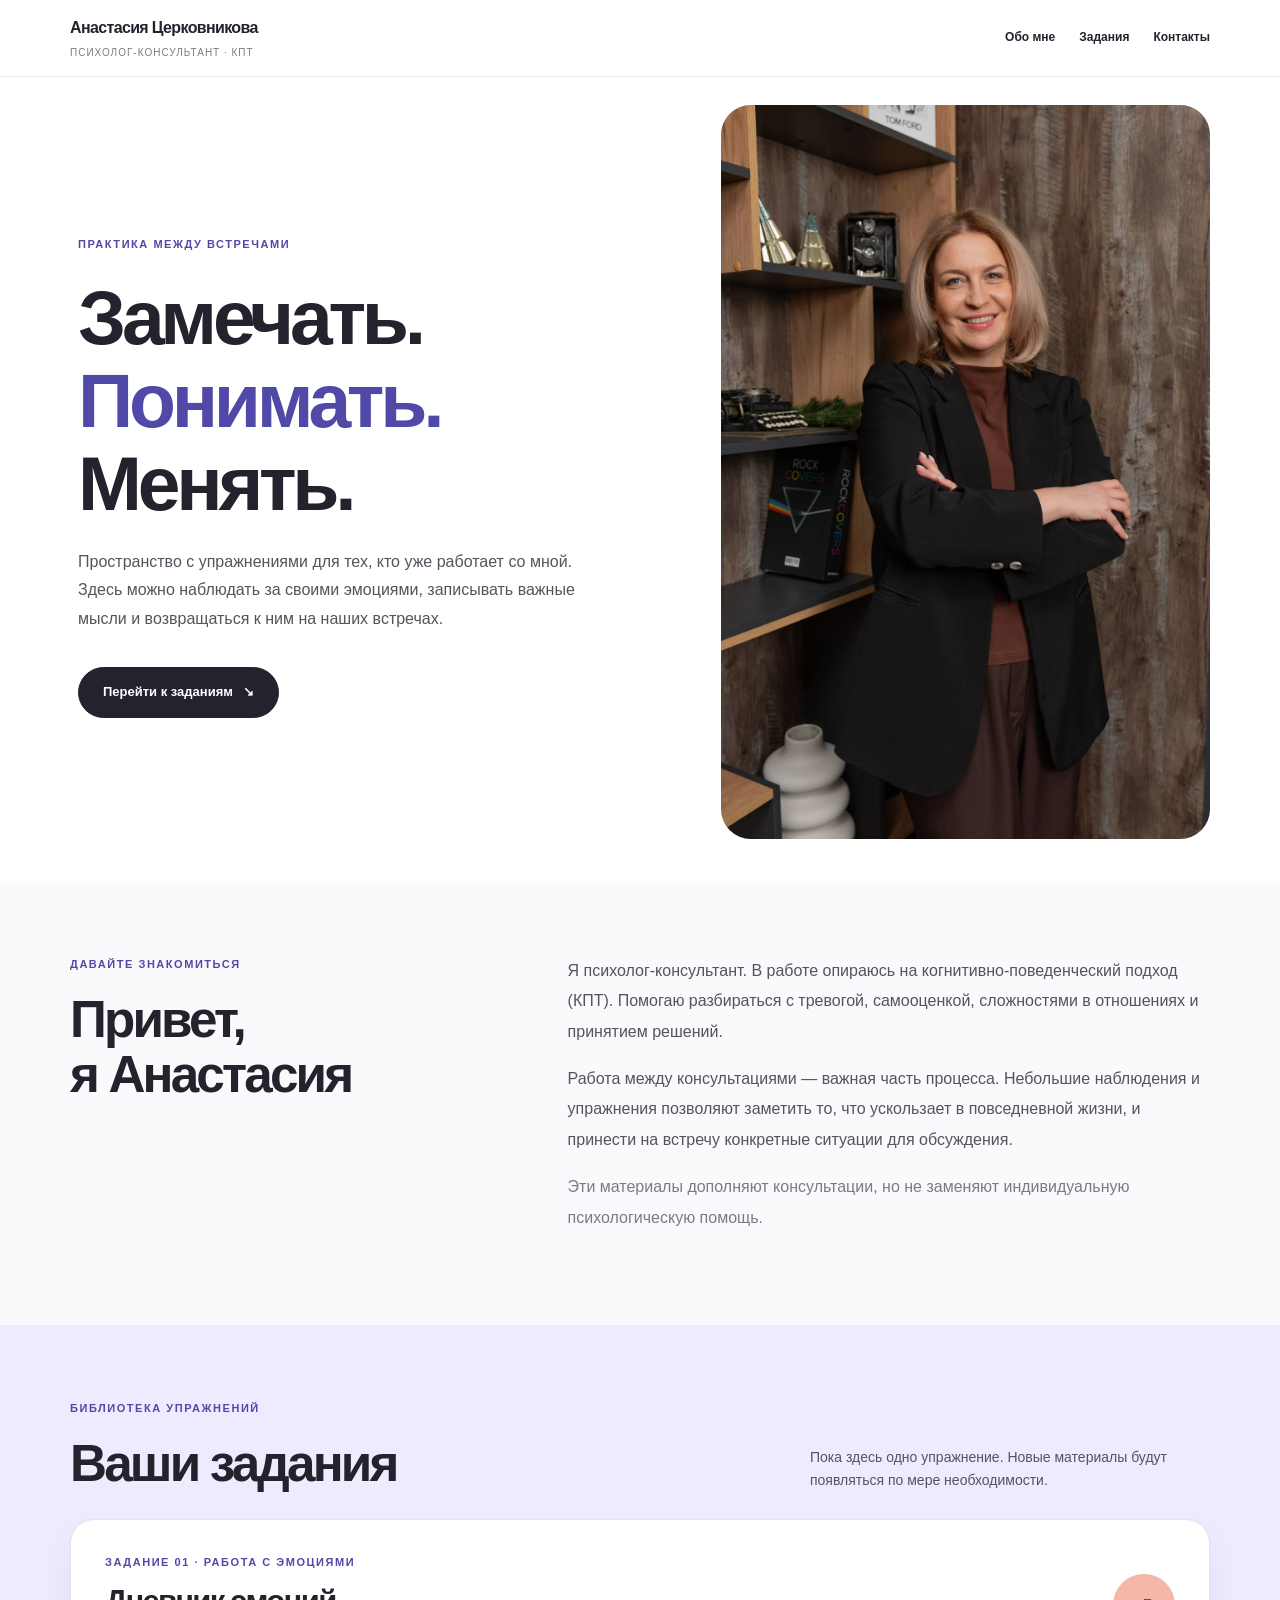
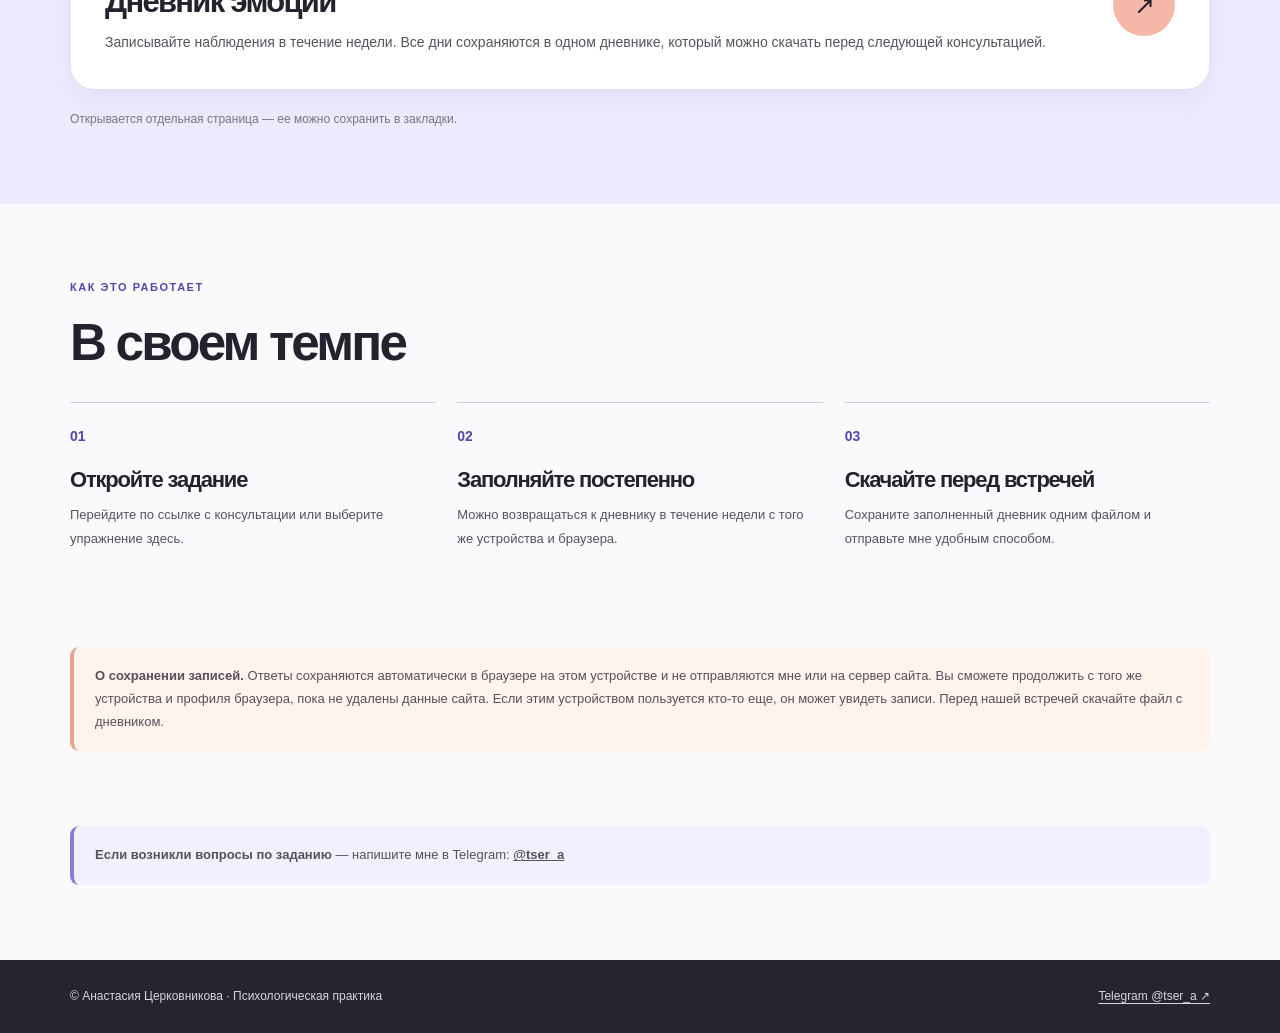
==== index.html @ 6b960d3f "Publish psychology practice landing page and seven-day emotion diary" ====
<!doctype html><html lang="ru"><head><meta charset="utf-8"><meta name="viewport" content="width=device-width,initial-scale=1"><title>Практика между встречами — Анастасия Церковникова</title><meta name="description" content="Задания для самостоятельной работы между психологическими консультациями."><link rel="stylesheet" href="assets/style.css"></head><body>
<header class="header"><div class="container nav"><a href="index.html" class="logo">Анастасия Церковникова<small>Психолог-консультант · КПТ</small></a><nav class="navlinks"><a href="#about">Обо мне</a><a href="#materials">Задания</a><a href="#contact">Контакты</a></nav></div></header>
<main>
<section class="hero"><div class="container hero-grid"><div class="hero-copy"><div class="label">Практика между встречами</div><h1>Замечать.<br><span class="accent">Понимать.</span><br>Менять.</h1><p>Пространство с упражнениями для тех, кто уже работает со мной. Здесь можно наблюдать за своими эмоциями, записывать важные мысли и возвращаться к ним на наших встречах.</p><a href="#materials" class="btn">Перейти к заданиям <span aria-hidden="true">↘</span></a></div><div class="portrait"><img src="[data-uri]" alt="Анастасия Церковникова"></div></div></section>
<section class="section" id="about"><div class="container introgrid"><div><div class="label eyebrow">Давайте знакомиться</div><h2>Привет,<br>я Анастасия</h2></div><div><p>Я психолог-консультант. В работе опираюсь на когнитивно-поведенческий подход (КПТ). Помогаю разбираться с тревогой, самооценкой, сложностями в отношениях и принятием решений.</p><p>Работа между консультациями — важная часть процесса. Небольшие наблюдения и упражнения позволяют заметить то, что ускользает в повседневной жизни, и принести на встречу конкретные ситуации для обсуждения.</p><p class="small">Эти материалы дополняют консультации, но не заменяют индивидуальную психологическую помощь.</p></div></div></section>
<section class="section materials" id="materials"><div class="container"><div class="materials-head"><div><div class="label eyebrow">Библиотека упражнений</div><h2>Ваши задания</h2></div><p>Пока здесь одно упражнение. Новые материалы будут появляться по мере необходимости.</p></div><article class="card"><div><div class="label">Задание 01 · Работа с эмоциями</div><h3>Дневник эмоций</h3><p>Записывайте наблюдения в течение недели. Все дни сохраняются в одном дневнике, который можно скачать перед следующей консультацией.</p></div><a class="circle" href="tasks/diary.html" aria-label="Открыть дневник эмоций">↗</a></article><p class="micro">Открывается отдельная страница — ее можно сохранить в закладки.</p></div></section>
<section class="section"><div class="container"><div class="label eyebrow">Как это работает</div><h2>В своем темпе</h2><div class="guide"><article><b>01</b><h3>Откройте задание</h3><p>Перейдите по ссылке с консультации или выберите упражнение здесь.</p></article><article><b>02</b><h3>Заполняйте постепенно</h3><p>Можно возвращаться к дневнику в течение недели с того же устройства и браузера.</p></article><article><b>03</b><h3>Скачайте перед встречей</h3><p>Сохраните заполненный дневник одним файлом и отправьте мне удобным способом.</p></article></div></div></section>
<section class="section" style="padding-top:0"><div class="container"><p class="notice"><strong>О сохранении записей.</strong> Ответы сохраняются автоматически в браузере на этом устройстве и не отправляются мне или на сервер сайта. Вы сможете продолжить с того же устройства и профиля браузера, пока не удалены данные сайта. Если этим устройством пользуется кто-то еще, он может увидеть записи. Перед нашей встречей скачайте файл с дневником.</p></div></section>
<section class="section" id="contact" style="padding-top:0"><div class="container"><p class="notice" style="background:#f2f0ff;border-left-color:#8d7bd3"><strong>Если возникли вопросы по заданию</strong> — напишите мне в Telegram: <a href="https://t.me/tser_a" target="_blank" rel="noopener" style="font-weight:700;text-decoration:underline">@tser_a</a></p></div></section>
</main>
<footer class="footer"><div class="container footer-row"><span>© Анастасия Церковникова · Психологическая практика</span><a href="https://t.me/tser_a" target="_blank" rel="noopener">Telegram @tser_a ↗</a></div></footer></body></html>
---- assets/style.css ----
:root{--ink:#24222c;--secondary:#55535d;--blue:#5149a7;--pink:#f5b7a8;--lav:#eeebff;--surface:#faf9fc;--line:#e6e2e8;--white:#fff;--radius:24px}
*{box-sizing:border-box}html{scroll-behavior:smooth}body{margin:0;background:var(--surface);color:var(--ink);font-family:Arial,Helvetica,sans-serif;line-height:1.6}a{color:inherit;text-decoration:none}button,input,textarea{font:inherit}button{cursor:pointer}button:focus-visible,a:focus-visible,input:focus-visible,textarea:focus-visible{outline:3px solid var(--blue);outline-offset:3px}.container{width:min(1140px,calc(100% - 40px));margin:auto}.header{border-bottom:1px solid #eeeaf0;background:#fff}.nav{min-height:76px;display:flex;align-items:center;justify-content:space-between;gap:16px}.logo{font-size:16px;font-weight:800;letter-spacing:-.04em}.logo small{display:block;font-size:10px;font-weight:500;letter-spacing:.1em;text-transform:uppercase;color:#7e7a87;margin-top:5px}.navlinks{display:flex;gap:24px;font-size:12px;font-weight:700}.navlinks a:hover{color:var(--blue)}.label{font-size:11px;font-weight:800;letter-spacing:.14em;text-transform:uppercase;color:var(--blue)}h1,h2,h3,p{margin:0}h1,h2,h3{line-height:1.08;letter-spacing:-.055em;font-weight:750}h1{font-size:clamp(46px,6vw,90px)}h2{font-size:clamp(30px,4vw,52px)}h3{font-size:clamp(22px,2.6vw,31px)}p{color:var(--secondary)}.hero{padding:28px 0 42px;background:white}.hero-grid{display:grid;grid-template-columns:1.12fr .88fr;gap:28px;min-height:525px}.hero-copy{padding:60px 20px 50px 8px;display:flex;flex-direction:column;align-items:flex-start;justify-content:center}.hero-copy h1{margin:22px 0 23px}.accent{color:var(--blue)}.hero-copy p{font-size:16px;max-width:510px;line-height:1.8}.portrait{border-radius:30px;background:#d4c8c5;overflow:hidden;min-height:460px}.portrait img{display:block;width:100%;height:100%;object-fit:cover;object-position:center 30%}.btn{background:var(--ink);color:#fff;border:1px solid var(--ink);border-radius:99px;padding:14px 24px;font-weight:750;font-size:13px;display:inline-flex;align-items:center;justify-content:center;gap:10px}.btn:hover{background:var(--blue);border-color:var(--blue)}.btn.ghost{background:white;color:var(--ink);border-color:#ccc5d3}.btn.ghost:hover{background:var(--lav)}.hero-copy .btn{margin-top:33px}.section{padding:75px 0}.introgrid{display:grid;grid-template-columns:.65fr 1fr;gap:80px;align-items:start}.introgrid p{max-width:680px;line-height:1.9;font-size:16px;margin-bottom:17px}.eyebrow{margin-bottom:18px}.materials{background:var(--lav)}.materials-head{display:flex;justify-content:space-between;align-items:end;gap:30px;margin-bottom:28px}.materials-head p{max-width:400px;font-size:14px}.card{display:flex;align-items:center;justify-content:space-between;gap:26px;padding:34px;background:white;border:1px solid #e4dff4;border-radius:var(--radius);box-shadow:0 14px 32px rgba(63,40,92,.06)}.card h3{margin:13px 0 12px}.card p{font-size:14px;line-height:1.8}.circle{width:62px;height:62px;display:grid;place-items:center;flex:none;background:var(--pink);border-radius:100%;font-size:25px;font-weight:500}.circle:hover{background:#eea38e}.micro{margin-top:20px;font-size:12px;color:#797681}.guide{display:grid;grid-template-columns:repeat(3,1fr);gap:22px;margin-top:32px}.guide article{border-top:1px solid #d3ccd8;padding:22px 0}.guide b{display:block;color:var(--blue);font-size:14px}.guide h3{font-size:22px;margin:20px 0 12px}.guide p{font-size:13px;line-height:1.8}.footer{background:#272432;color:#d8d6df;padding:27px 0;font-size:12px}.footer-row{display:flex;justify-content:space-between;gap:18px;flex-wrap:wrap}.footer a{text-decoration:underline;text-underline-offset:3px}.notice{padding:18px 21px;background:#fff4ed;border-left:4px solid #e3a38f;border-radius:9px;font-size:13px;line-height:1.75;color:#58505b}.notice a{color:inherit}.small{font-size:12px;color:#807985}
@media(max-width:900px){.hero-grid{grid-template-columns:1fr .8fr;min-height:480px}.hero-copy h1{font-size:56px}.introgrid{gap:30px}}
@media(max-width:650px){.container{width:calc(100% - 30px)}.navlinks{gap:12px;font-size:11px}.nav{min-height:67px}.logo{font-size:14px}.logo small{font-size:9px}.hero{padding:15px 0 30px}.hero-grid{display:flex;flex-direction:column-reverse;gap:20px}.portrait{height:350px;min-height:0;border-radius:20px}.hero-copy{padding:26px 5px 35px}.hero-copy h1{font-size:49px}.section{padding:46px 0}.introgrid{grid-template-columns:1fr;gap:24px}.materials-head{display:block}.materials-head p{margin-top:15px}.card{padding:23px;gap:12px}.card h3{font-size:25px}.card .circle{width:48px;height:48px;font-size:22px}.guide{grid-template-columns:1fr;gap:8px}.guide article{padding:15px 0}}
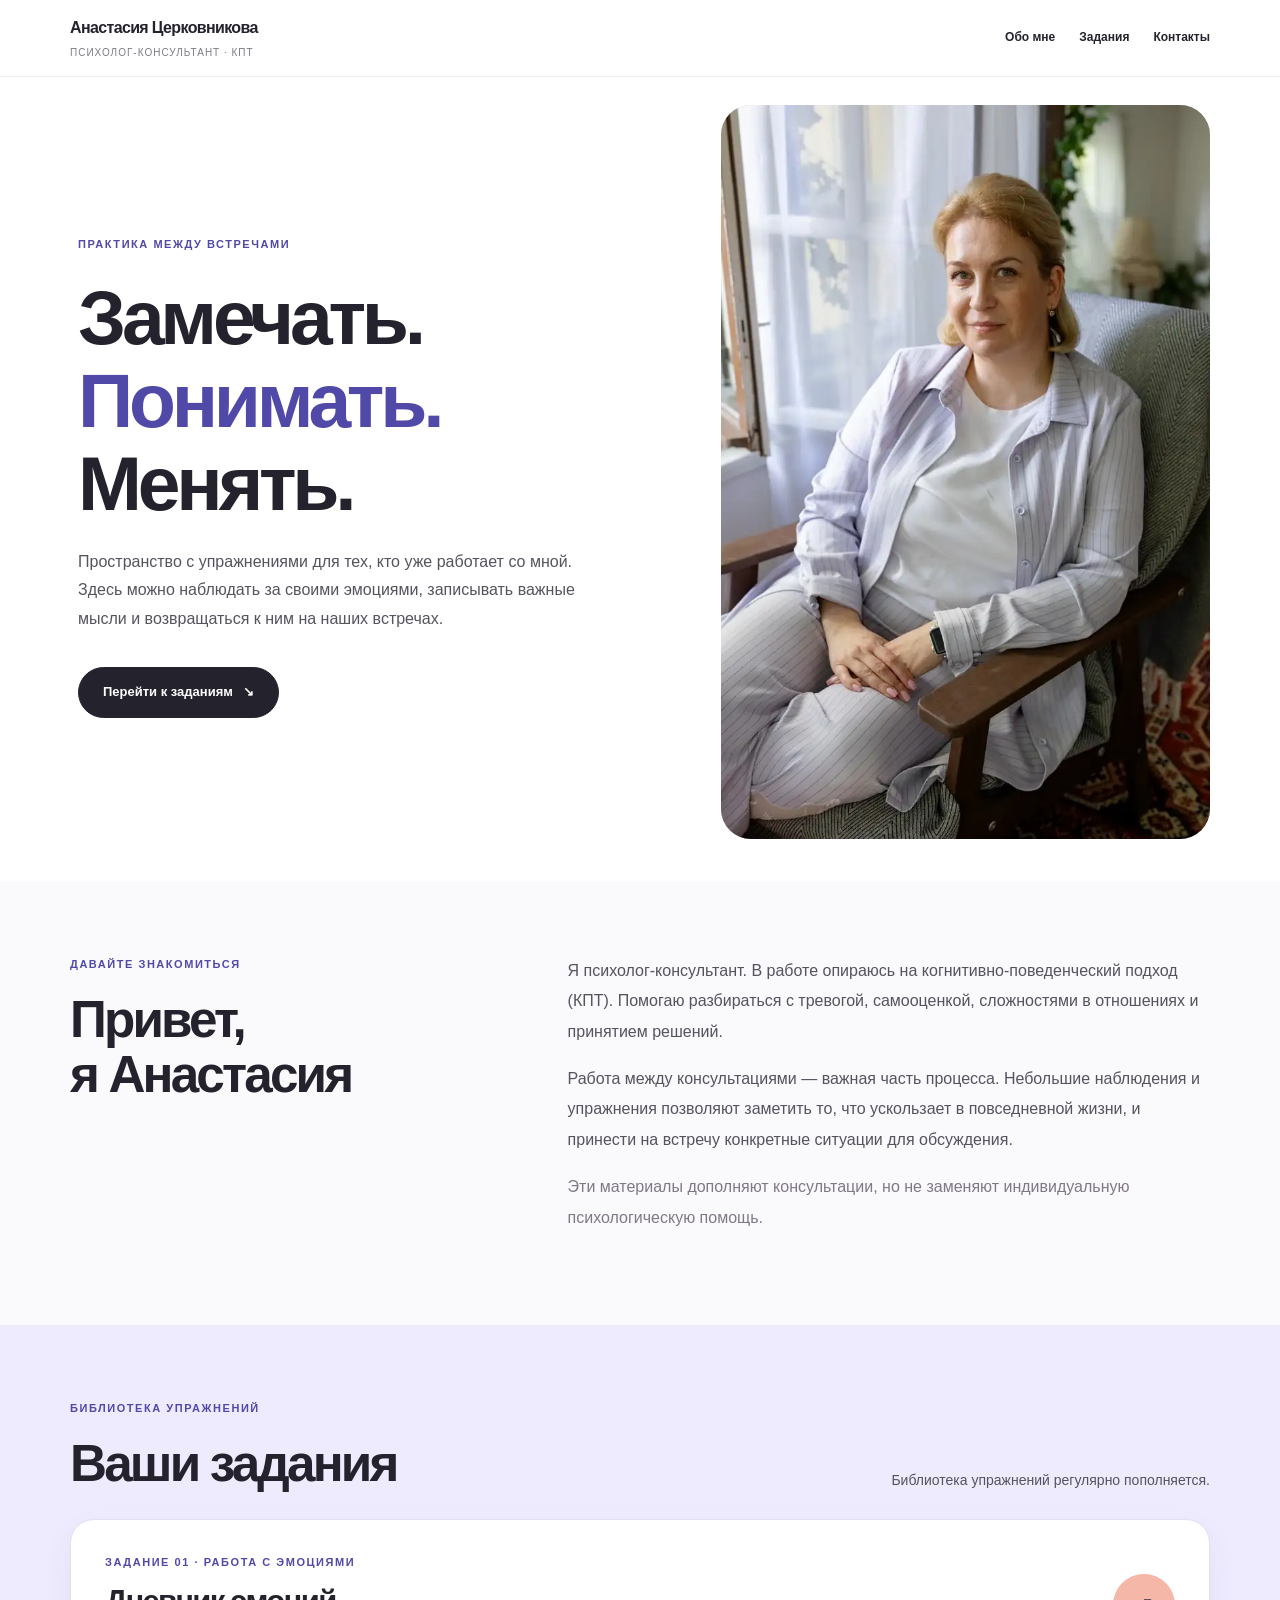
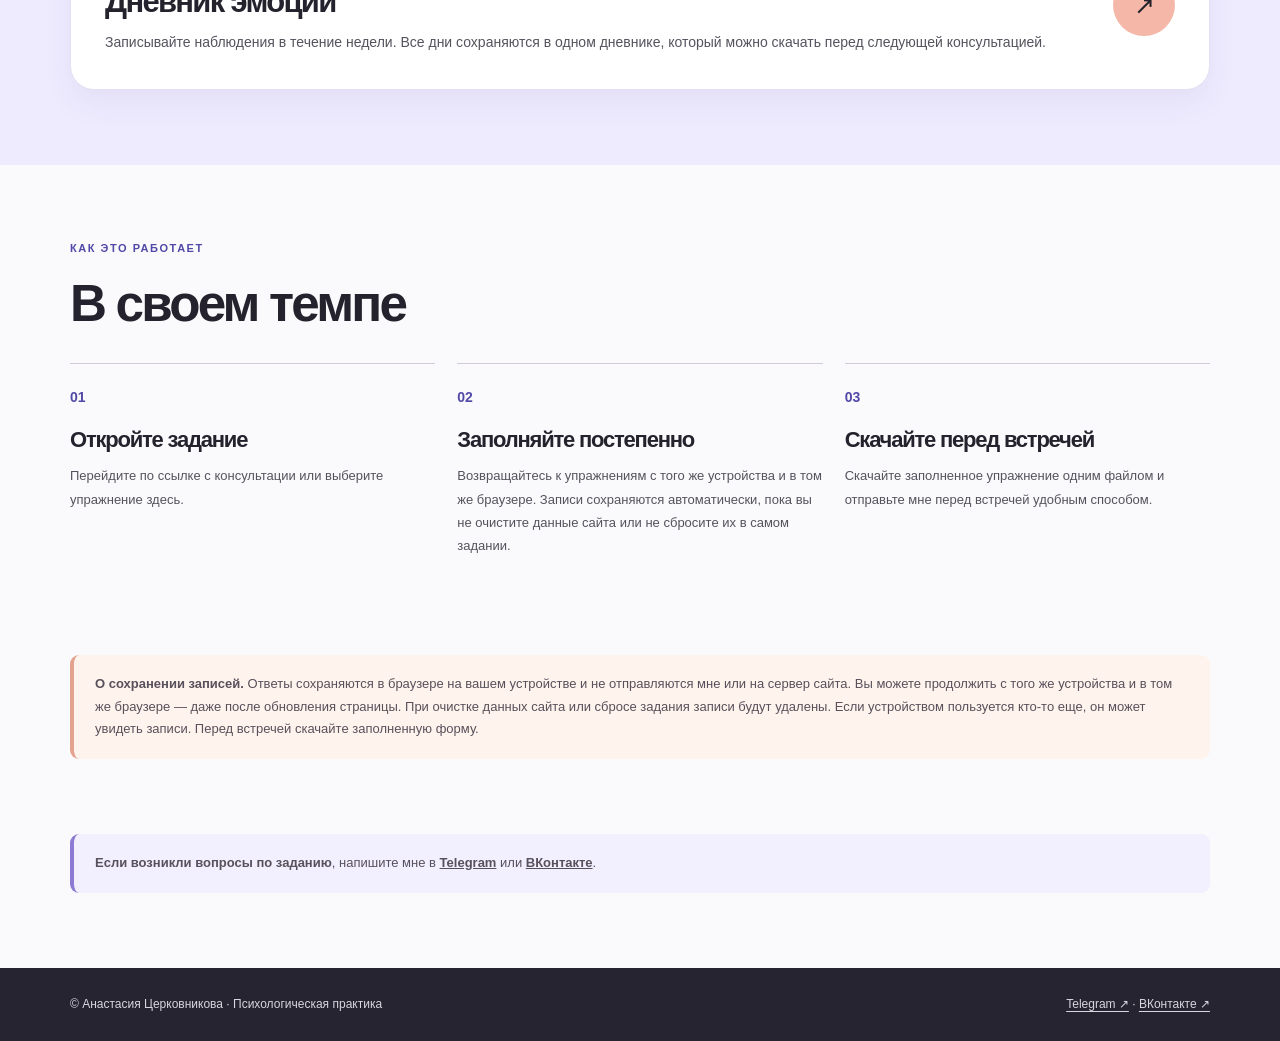
==== commit c39478e0: "Refresh practicum copy and replace portrait with lilac outfit photo" ====
--- a/index.html
+++ b/index.html
@@ -1,11 +1,11 @@
 <!doctype html><html lang="ru"><head><meta charset="utf-8"><meta name="viewport" content="width=device-width,initial-scale=1"><title>Практика между встречами — Анастасия Церковникова</title><meta name="description" content="Задания для самостоятельной работы между психологическими консультациями."><link rel="stylesheet" href="assets/style.css"></head><body>
 <header class="header"><div class="container nav"><a href="index.html" class="logo">Анастасия Церковникова<small>Психолог-консультант · КПТ</small></a><nav class="navlinks"><a href="#about">Обо мне</a><a href="#materials">Задания</a><a href="#contact">Контакты</a></nav></div></header>
 <main>
-<section class="hero"><div class="container hero-grid"><div class="hero-copy"><div class="label">Практика между встречами</div><h1>Замечать.<br><span class="accent">Понимать.</span><br>Менять.</h1><p>Пространство с упражнениями для тех, кто уже работает со мной. Здесь можно наблюдать за своими эмоциями, записывать важные мысли и возвращаться к ним на наших встречах.</p><a href="#materials" class="btn">Перейти к заданиям <span aria-hidden="true">↘</span></a></div><div class="portrait"><img src="[data-uri]" alt="Анастасия Церковникова"></div></div></section>
+<section class="hero"><div class="container hero-grid"><div class="hero-copy"><div class="label">Практика между встречами</div><h1>Замечать.<br><span class="accent">Понимать.</span><br>Менять.</h1><p>Пространство с упражнениями для тех, кто уже работает со мной. Здесь можно наблюдать за своими эмоциями, записывать важные мысли и возвращаться к ним на наших встречах.</p><a href="#materials" class="btn">Перейти к заданиям <span aria-hidden="true">↘</span></a></div><div class="portrait"><img src="[data-uri]" alt="Анастасия Церковникова" style="object-position:center 12%"></div></div></section>
 <section class="section" id="about"><div class="container introgrid"><div><div class="label eyebrow">Давайте знакомиться</div><h2>Привет,<br>я Анастасия</h2></div><div><p>Я психолог-консультант. В работе опираюсь на когнитивно-поведенческий подход (КПТ). Помогаю разбираться с тревогой, самооценкой, сложностями в отношениях и принятием решений.</p><p>Работа между консультациями — важная часть процесса. Небольшие наблюдения и упражнения позволяют заметить то, что ускользает в повседневной жизни, и принести на встречу конкретные ситуации для обсуждения.</p><p class="small">Эти материалы дополняют консультации, но не заменяют индивидуальную психологическую помощь.</p></div></div></section>
-<section class="section materials" id="materials"><div class="container"><div class="materials-head"><div><div class="label eyebrow">Библиотека упражнений</div><h2>Ваши задания</h2></div><p>Пока здесь одно упражнение. Новые материалы будут появляться по мере необходимости.</p></div><article class="card"><div><div class="label">Задание 01 · Работа с эмоциями</div><h3>Дневник эмоций</h3><p>Записывайте наблюдения в течение недели. Все дни сохраняются в одном дневнике, который можно скачать перед следующей консультацией.</p></div><a class="circle" href="tasks/diary.html" aria-label="Открыть дневник эмоций">↗</a></article><p class="micro">Открывается отдельная страница — ее можно сохранить в закладки.</p></div></section>
-<section class="section"><div class="container"><div class="label eyebrow">Как это работает</div><h2>В своем темпе</h2><div class="guide"><article><b>01</b><h3>Откройте задание</h3><p>Перейдите по ссылке с консультации или выберите упражнение здесь.</p></article><article><b>02</b><h3>Заполняйте постепенно</h3><p>Можно возвращаться к дневнику в течение недели с того же устройства и браузера.</p></article><article><b>03</b><h3>Скачайте перед встречей</h3><p>Сохраните заполненный дневник одним файлом и отправьте мне удобным способом.</p></article></div></div></section>
-<section class="section" style="padding-top:0"><div class="container"><p class="notice"><strong>О сохранении записей.</strong> Ответы сохраняются автоматически в браузере на этом устройстве и не отправляются мне или на сервер сайта. Вы сможете продолжить с того же устройства и профиля браузера, пока не удалены данные сайта. Если этим устройством пользуется кто-то еще, он может увидеть записи. Перед нашей встречей скачайте файл с дневником.</p></div></section>
-<section class="section" id="contact" style="padding-top:0"><div class="container"><p class="notice" style="background:#f2f0ff;border-left-color:#8d7bd3"><strong>Если возникли вопросы по заданию</strong> — напишите мне в Telegram: <a href="https://t.me/tser_a" target="_blank" rel="noopener" style="font-weight:700;text-decoration:underline">@tser_a</a></p></div></section>
+<section class="section materials" id="materials"><div class="container"><div class="materials-head"><div><div class="label eyebrow">Библиотека упражнений</div><h2>Ваши задания</h2></div><p>Библиотека упражнений регулярно пополняется.</p></div><article class="card"><div><div class="label">Задание 01 · Работа с эмоциями</div><h3>Дневник эмоций</h3><p>Записывайте наблюдения в течение недели. Все дни сохраняются в одном дневнике, который можно скачать перед следующей консультацией.</p></div><a class="circle" href="tasks/diary.html" aria-label="Открыть дневник эмоций">↗</a></article></div></section>
+<section class="section"><div class="container"><div class="label eyebrow">Как это работает</div><h2>В своем темпе</h2><div class="guide"><article><b>01</b><h3>Откройте задание</h3><p>Перейдите по ссылке с консультации или выберите упражнение здесь.</p></article><article><b>02</b><h3>Заполняйте постепенно</h3><p>Возвращайтесь к упражнениям с того же устройства и в том же браузере. Записи сохраняются автоматически, пока вы не очистите данные сайта или не сбросите их в самом задании.</p></article><article><b>03</b><h3>Скачайте перед встречей</h3><p>Скачайте заполненное упражнение одним файлом и отправьте мне перед встречей удобным способом.</p></article></div></div></section>
+<section class="section" style="padding-top:0"><div class="container"><p class="notice"><strong>О сохранении записей.</strong> Ответы сохраняются в браузере на вашем устройстве и не отправляются мне или на сервер сайта. Вы можете продолжить с того же устройства и в том же браузере — даже после обновления страницы. При очистке данных сайта или сбросе задания записи будут удалены. Если устройством пользуется кто-то еще, он может увидеть записи. Перед встречей скачайте заполненную форму.</p></div></section>
+<section class="section" id="contact" style="padding-top:0"><div class="container"><p class="notice" style="background:#f2f0ff;border-left-color:#8d7bd3"><strong>Если возникли вопросы по заданию</strong>, напишите мне в <a href="https://t.me/tser_a" target="_blank" rel="noopener" style="font-weight:700;text-decoration:underline">Telegram</a> или <a href="https://vk.com/id588880" target="_blank" rel="noopener" style="font-weight:700;text-decoration:underline">ВКонтакте</a>.</p></div></section>
 </main>
-<footer class="footer"><div class="container footer-row"><span>© Анастасия Церковникова · Психологическая практика</span><a href="https://t.me/tser_a" target="_blank" rel="noopener">Telegram @tser_a ↗</a></div></footer></body></html>+<footer class="footer"><div class="container footer-row"><span>© Анастасия Церковникова · Психологическая практика</span><span><a href="https://t.me/tser_a" target="_blank" rel="noopener">Telegram ↗</a> · <a href="https://vk.com/id588880" target="_blank" rel="noopener">ВКонтакте ↗</a></span></div></footer></body></html>
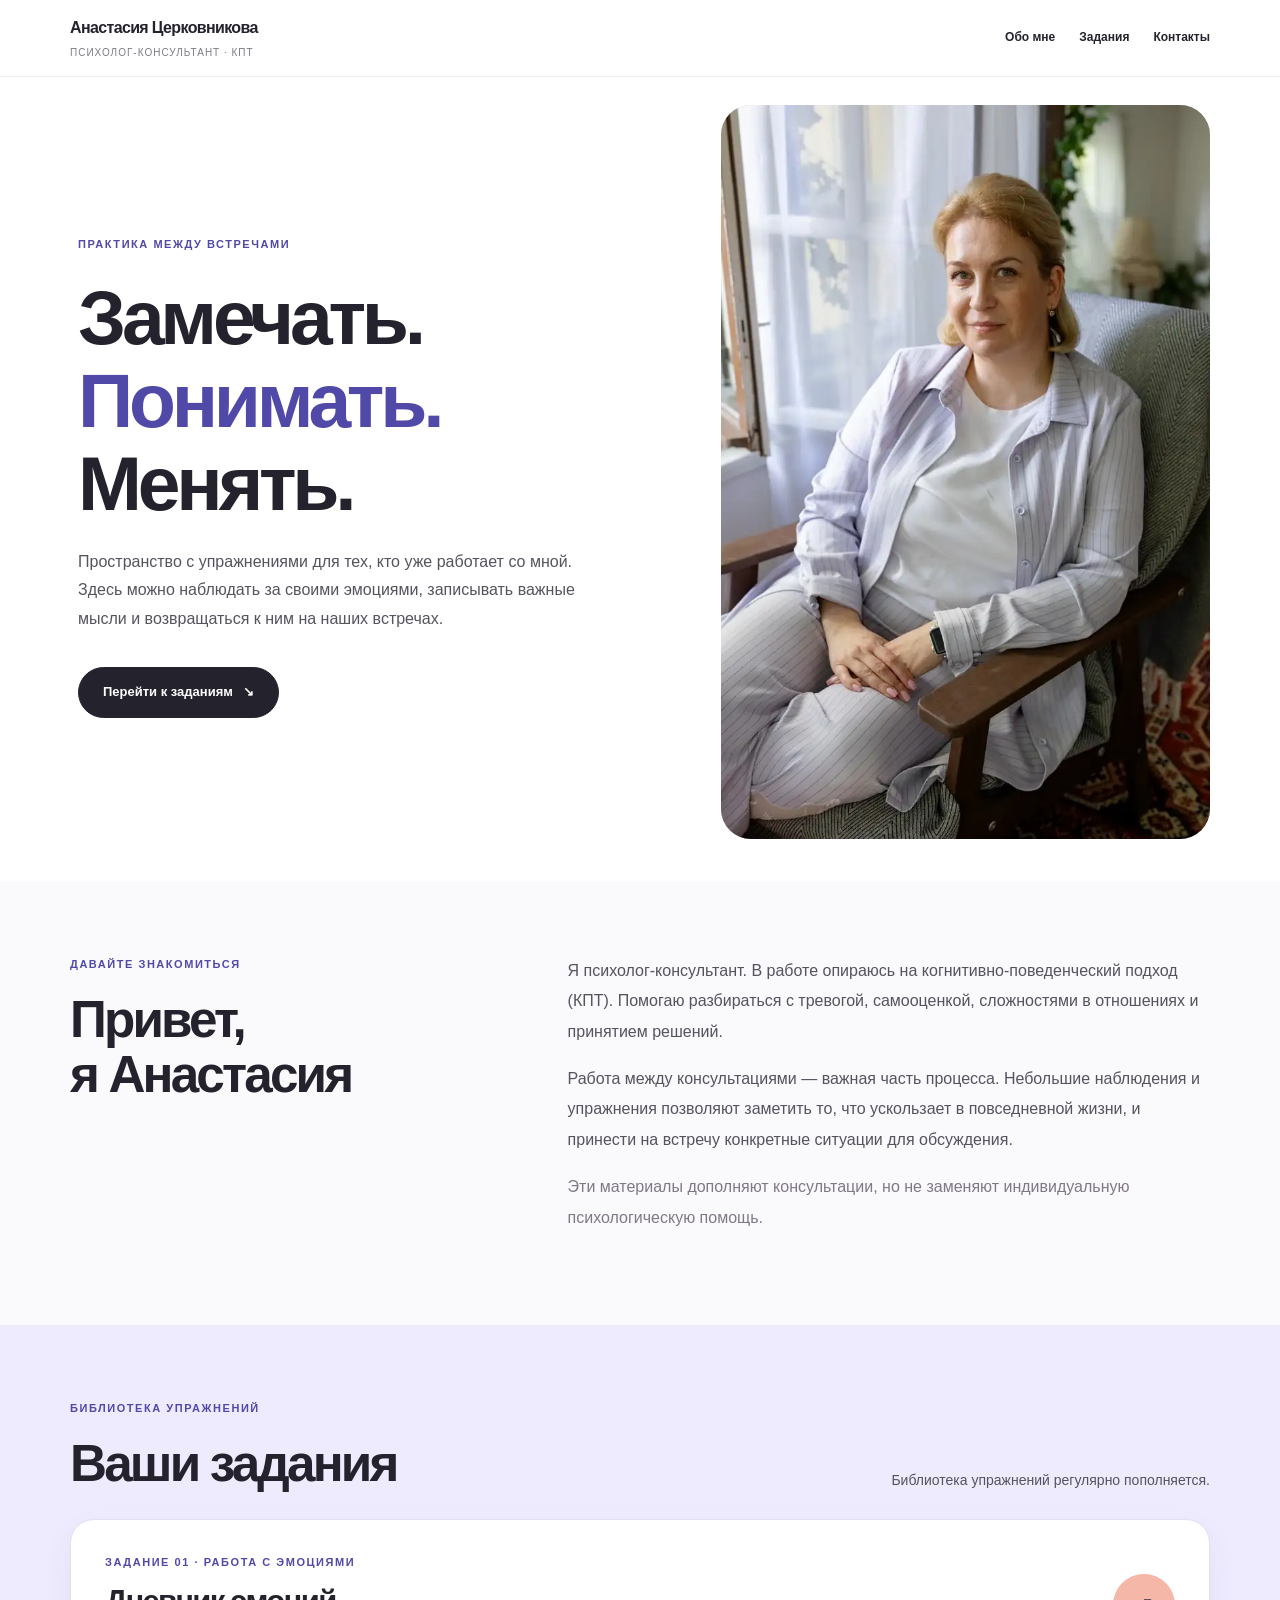
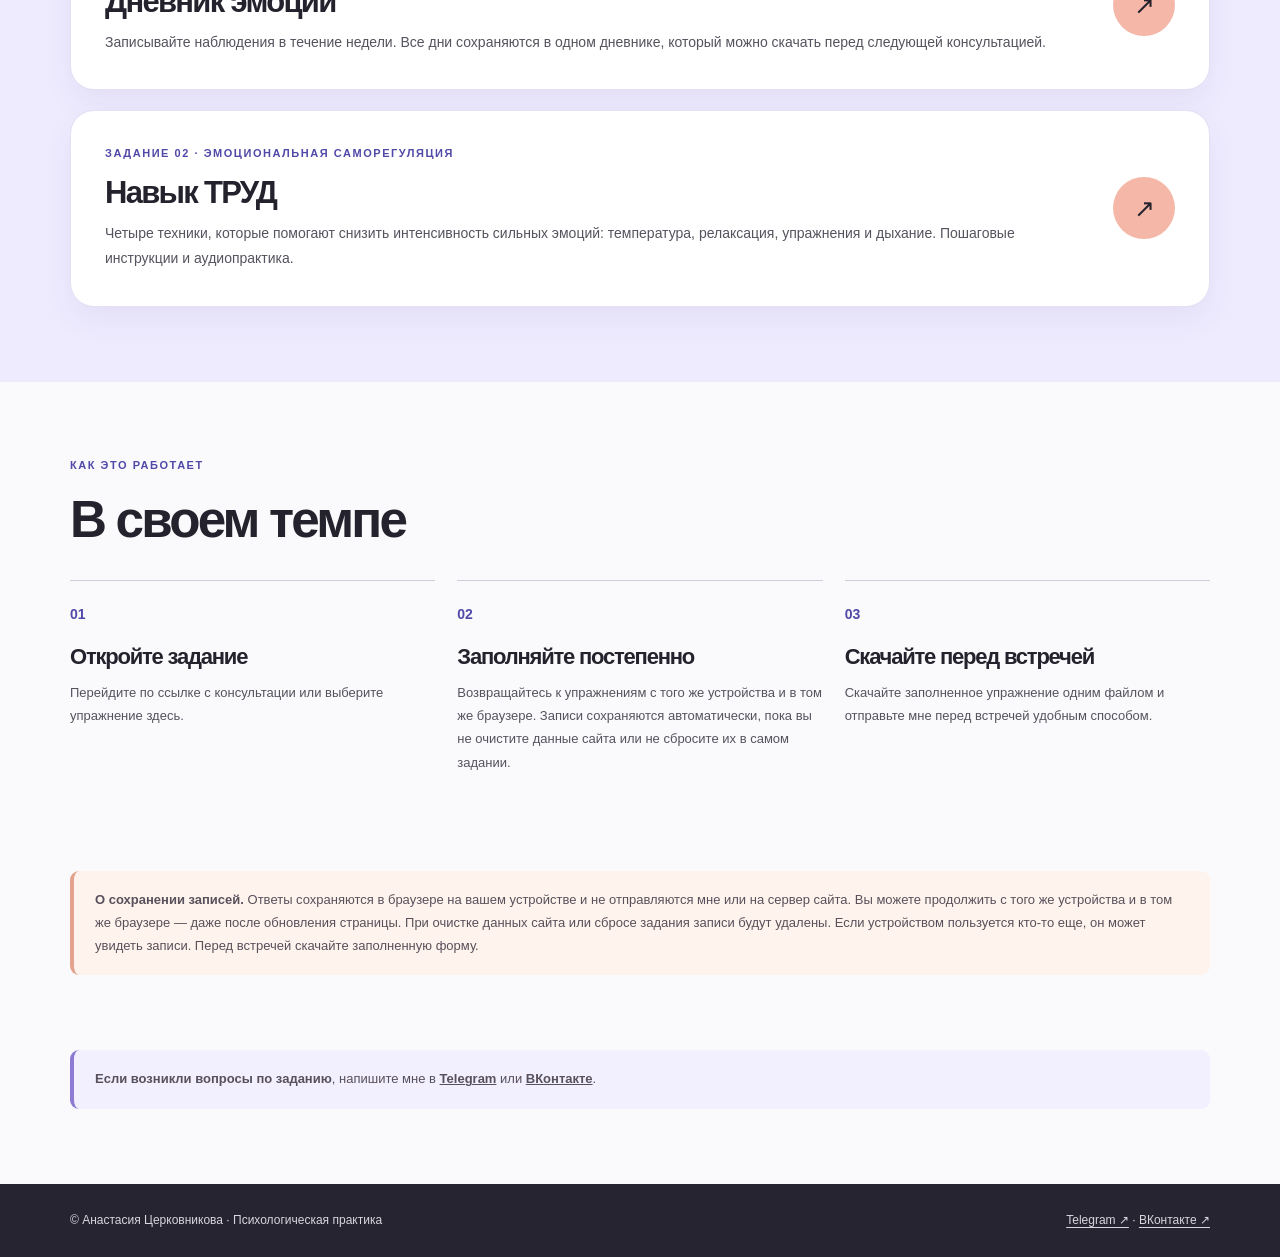
==== commit 8e6afcb0: "Publish TРУД self-regulation exercise with four techniques and guided audio" ====
--- a/index.html
+++ b/index.html
@@ -3,7 +3,7 @@
 <main>
 <section class="hero"><div class="container hero-grid"><div class="hero-copy"><div class="label">Практика между встречами</div><h1>Замечать.<br><span class="accent">Понимать.</span><br>Менять.</h1><p>Пространство с упражнениями для тех, кто уже работает со мной. Здесь можно наблюдать за своими эмоциями, записывать важные мысли и возвращаться к ним на наших встречах.</p><a href="#materials" class="btn">Перейти к заданиям <span aria-hidden="true">↘</span></a></div><div class="portrait"><img src="[data-uri]" alt="Анастасия Церковникова" style="object-position:center 12%"></div></div></section>
 <section class="section" id="about"><div class="container introgrid"><div><div class="label eyebrow">Давайте знакомиться</div><h2>Привет,<br>я Анастасия</h2></div><div><p>Я психолог-консультант. В работе опираюсь на когнитивно-поведенческий подход (КПТ). Помогаю разбираться с тревогой, самооценкой, сложностями в отношениях и принятием решений.</p><p>Работа между консультациями — важная часть процесса. Небольшие наблюдения и упражнения позволяют заметить то, что ускользает в повседневной жизни, и принести на встречу конкретные ситуации для обсуждения.</p><p class="small">Эти материалы дополняют консультации, но не заменяют индивидуальную психологическую помощь.</p></div></div></section>
-<section class="section materials" id="materials"><div class="container"><div class="materials-head"><div><div class="label eyebrow">Библиотека упражнений</div><h2>Ваши задания</h2></div><p>Библиотека упражнений регулярно пополняется.</p></div><article class="card"><div><div class="label">Задание 01 · Работа с эмоциями</div><h3>Дневник эмоций</h3><p>Записывайте наблюдения в течение недели. Все дни сохраняются в одном дневнике, который можно скачать перед следующей консультацией.</p></div><a class="circle" href="tasks/diary.html" aria-label="Открыть дневник эмоций">↗</a></article></div></section>
+<section class="section materials" id="materials"><div class="container"><div class="materials-head"><div><div class="label eyebrow">Библиотека упражнений</div><h2>Ваши задания</h2></div><p>Библиотека упражнений регулярно пополняется.</p></div><article class="card"><div><div class="label">Задание 01 · Работа с эмоциями</div><h3>Дневник эмоций</h3><p>Записывайте наблюдения в течение недели. Все дни сохраняются в одном дневнике, который можно скачать перед следующей консультацией.</p></div><a class="circle" href="tasks/diary.html" aria-label="Открыть дневник эмоций">↗</a></article><article class="card" style="margin-top:20px"><div><div class="label">Задание 02 · Эмоциональная саморегуляция</div><h3>Навык ТРУД</h3><p>Четыре техники, которые помогают снизить интенсивность сильных эмоций: температура, релаксация, упражнения и дыхание. Пошаговые инструкции и аудиопрактика.</p></div><a class="circle" href="tasks/trud/index.html" aria-label="Открыть навык ТРУД">↗</a></article></div></section>
 <section class="section"><div class="container"><div class="label eyebrow">Как это работает</div><h2>В своем темпе</h2><div class="guide"><article><b>01</b><h3>Откройте задание</h3><p>Перейдите по ссылке с консультации или выберите упражнение здесь.</p></article><article><b>02</b><h3>Заполняйте постепенно</h3><p>Возвращайтесь к упражнениям с того же устройства и в том же браузере. Записи сохраняются автоматически, пока вы не очистите данные сайта или не сбросите их в самом задании.</p></article><article><b>03</b><h3>Скачайте перед встречей</h3><p>Скачайте заполненное упражнение одним файлом и отправьте мне перед встречей удобным способом.</p></article></div></div></section>
 <section class="section" style="padding-top:0"><div class="container"><p class="notice"><strong>О сохранении записей.</strong> Ответы сохраняются в браузере на вашем устройстве и не отправляются мне или на сервер сайта. Вы можете продолжить с того же устройства и в том же браузере — даже после обновления страницы. При очистке данных сайта или сбросе задания записи будут удалены. Если устройством пользуется кто-то еще, он может увидеть записи. Перед встречей скачайте заполненную форму.</p></div></section>
 <section class="section" id="contact" style="padding-top:0"><div class="container"><p class="notice" style="background:#f2f0ff;border-left-color:#8d7bd3"><strong>Если возникли вопросы по заданию</strong>, напишите мне в <a href="https://t.me/tser_a" target="_blank" rel="noopener" style="font-weight:700;text-decoration:underline">Telegram</a> или <a href="https://vk.com/id588880" target="_blank" rel="noopener" style="font-weight:700;text-decoration:underline">ВКонтакте</a>.</p></div></section>
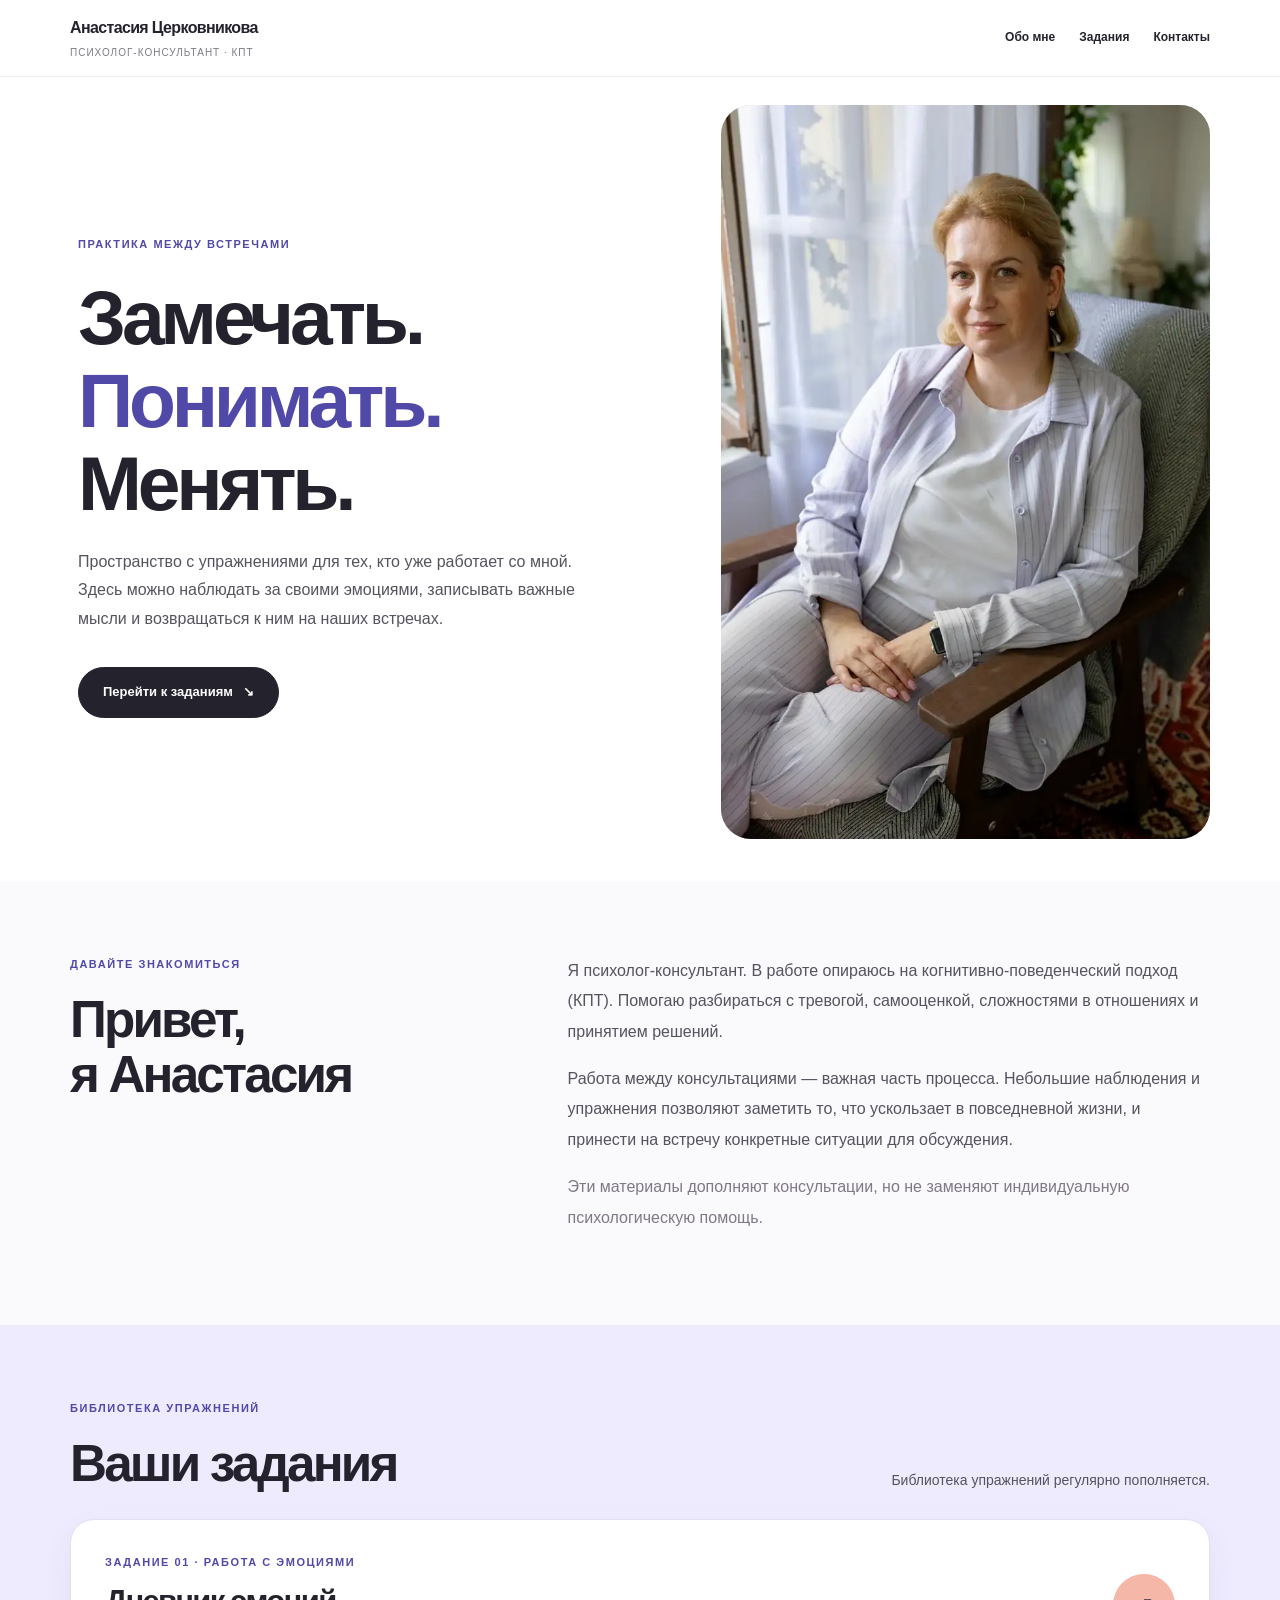
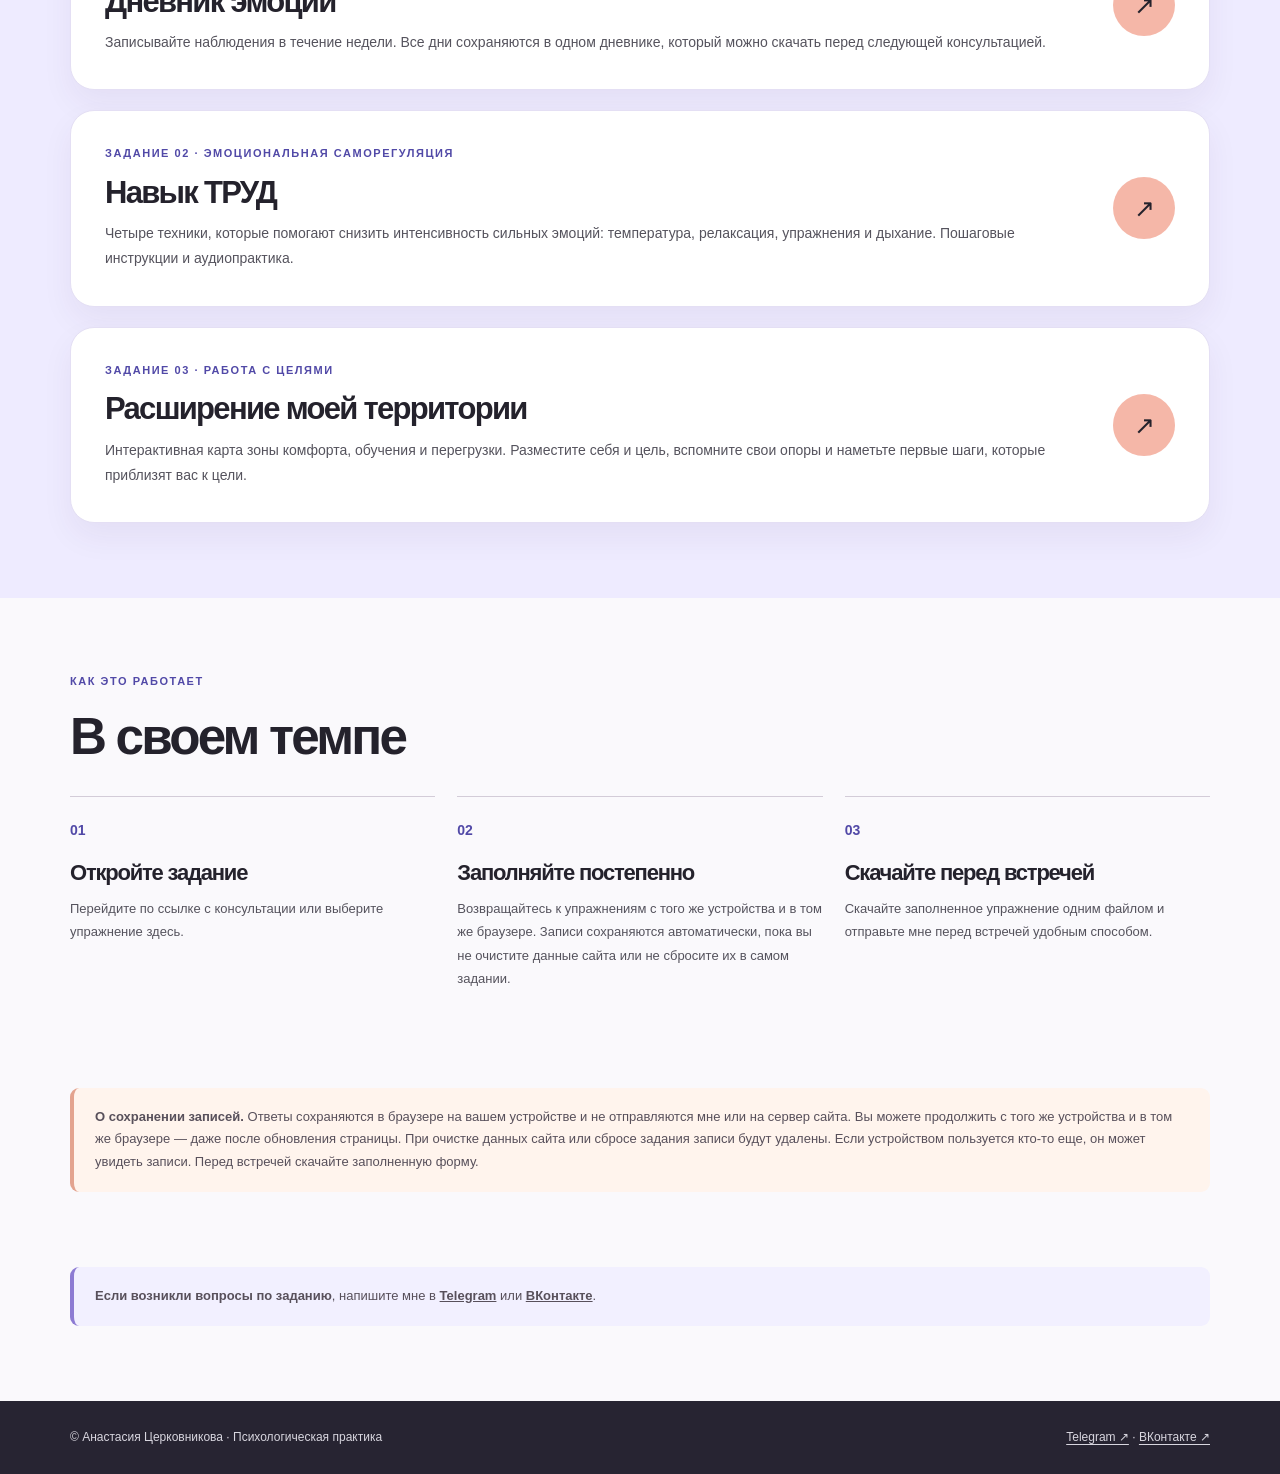
==== commit b7281ae4: "Add comfort zone exercise to library" ====
--- a/index.html
+++ b/index.html
@@ -3,7 +3,7 @@
 <main>
 <section class="hero"><div class="container hero-grid"><div class="hero-copy"><div class="label">Практика между встречами</div><h1>Замечать.<br><span class="accent">Понимать.</span><br>Менять.</h1><p>Пространство с упражнениями для тех, кто уже работает со мной. Здесь можно наблюдать за своими эмоциями, записывать важные мысли и возвращаться к ним на наших встречах.</p><a href="#materials" class="btn">Перейти к заданиям <span aria-hidden="true">↘</span></a></div><div class="portrait"><img src="[data-uri]" alt="Анастасия Церковникова" style="object-position:center 12%"></div></div></section>
 <section class="section" id="about"><div class="container introgrid"><div><div class="label eyebrow">Давайте знакомиться</div><h2>Привет,<br>я Анастасия</h2></div><div><p>Я психолог-консультант. В работе опираюсь на когнитивно-поведенческий подход (КПТ). Помогаю разбираться с тревогой, самооценкой, сложностями в отношениях и принятием решений.</p><p>Работа между консультациями — важная часть процесса. Небольшие наблюдения и упражнения позволяют заметить то, что ускользает в повседневной жизни, и принести на встречу конкретные ситуации для обсуждения.</p><p class="small">Эти материалы дополняют консультации, но не заменяют индивидуальную психологическую помощь.</p></div></div></section>
-<section class="section materials" id="materials"><div class="container"><div class="materials-head"><div><div class="label eyebrow">Библиотека упражнений</div><h2>Ваши задания</h2></div><p>Библиотека упражнений регулярно пополняется.</p></div><article class="card"><div><div class="label">Задание 01 · Работа с эмоциями</div><h3>Дневник эмоций</h3><p>Записывайте наблюдения в течение недели. Все дни сохраняются в одном дневнике, который можно скачать перед следующей консультацией.</p></div><a class="circle" href="tasks/diary.html" aria-label="Открыть дневник эмоций">↗</a></article><article class="card" style="margin-top:20px"><div><div class="label">Задание 02 · Эмоциональная саморегуляция</div><h3>Навык ТРУД</h3><p>Четыре техники, которые помогают снизить интенсивность сильных эмоций: температура, релаксация, упражнения и дыхание. Пошаговые инструкции и аудиопрактика.</p></div><a class="circle" href="tasks/trud/index.html" aria-label="Открыть навык ТРУД">↗</a></article></div></section>
+<section class="section materials" id="materials"><div class="container"><div class="materials-head"><div><div class="label eyebrow">Библиотека упражнений</div><h2>Ваши задания</h2></div><p>Библиотека упражнений регулярно пополняется.</p></div><article class="card"><div><div class="label">Задание 01 · Работа с эмоциями</div><h3>Дневник эмоций</h3><p>Записывайте наблюдения в течение недели. Все дни сохраняются в одном дневнике, который можно скачать перед следующей консультацией.</p></div><a class="circle" href="tasks/diary.html" aria-label="Открыть дневник эмоций">↗</a></article><article class="card" style="margin-top:20px"><div><div class="label">Задание 02 · Эмоциональная саморегуляция</div><h3>Навык ТРУД</h3><p>Четыре техники, которые помогают снизить интенсивность сильных эмоций: температура, релаксация, упражнения и дыхание. Пошаговые инструкции и аудиопрактика.</p></div><a class="circle" href="tasks/trud/index.html" aria-label="Открыть навык ТРУД">↗</a></article><article class="card" style="margin-top:20px"><div><div class="label">Задание 03 · Работа с целями</div><h3>Расширение моей территории</h3><p>Интерактивная карта зоны комфорта, обучения и перегрузки. Разместите себя и цель, вспомните свои опоры и наметьте первые шаги, которые приблизят вас к цели.</p></div><a class="circle" href="tasks/comfort-zone.html" aria-label="Открыть упражнение Расширение моей территории">↗</a></article></div></section>
 <section class="section"><div class="container"><div class="label eyebrow">Как это работает</div><h2>В своем темпе</h2><div class="guide"><article><b>01</b><h3>Откройте задание</h3><p>Перейдите по ссылке с консультации или выберите упражнение здесь.</p></article><article><b>02</b><h3>Заполняйте постепенно</h3><p>Возвращайтесь к упражнениям с того же устройства и в том же браузере. Записи сохраняются автоматически, пока вы не очистите данные сайта или не сбросите их в самом задании.</p></article><article><b>03</b><h3>Скачайте перед встречей</h3><p>Скачайте заполненное упражнение одним файлом и отправьте мне перед встречей удобным способом.</p></article></div></div></section>
 <section class="section" style="padding-top:0"><div class="container"><p class="notice"><strong>О сохранении записей.</strong> Ответы сохраняются в браузере на вашем устройстве и не отправляются мне или на сервер сайта. Вы можете продолжить с того же устройства и в том же браузере — даже после обновления страницы. При очистке данных сайта или сбросе задания записи будут удалены. Если устройством пользуется кто-то еще, он может увидеть записи. Перед встречей скачайте заполненную форму.</p></div></section>
 <section class="section" id="contact" style="padding-top:0"><div class="container"><p class="notice" style="background:#f2f0ff;border-left-color:#8d7bd3"><strong>Если возникли вопросы по заданию</strong>, напишите мне в <a href="https://t.me/tser_a" target="_blank" rel="noopener" style="font-weight:700;text-decoration:underline">Telegram</a> или <a href="https://vk.com/id588880" target="_blank" rel="noopener" style="font-weight:700;text-decoration:underline">ВКонтакте</a>.</p></div></section>
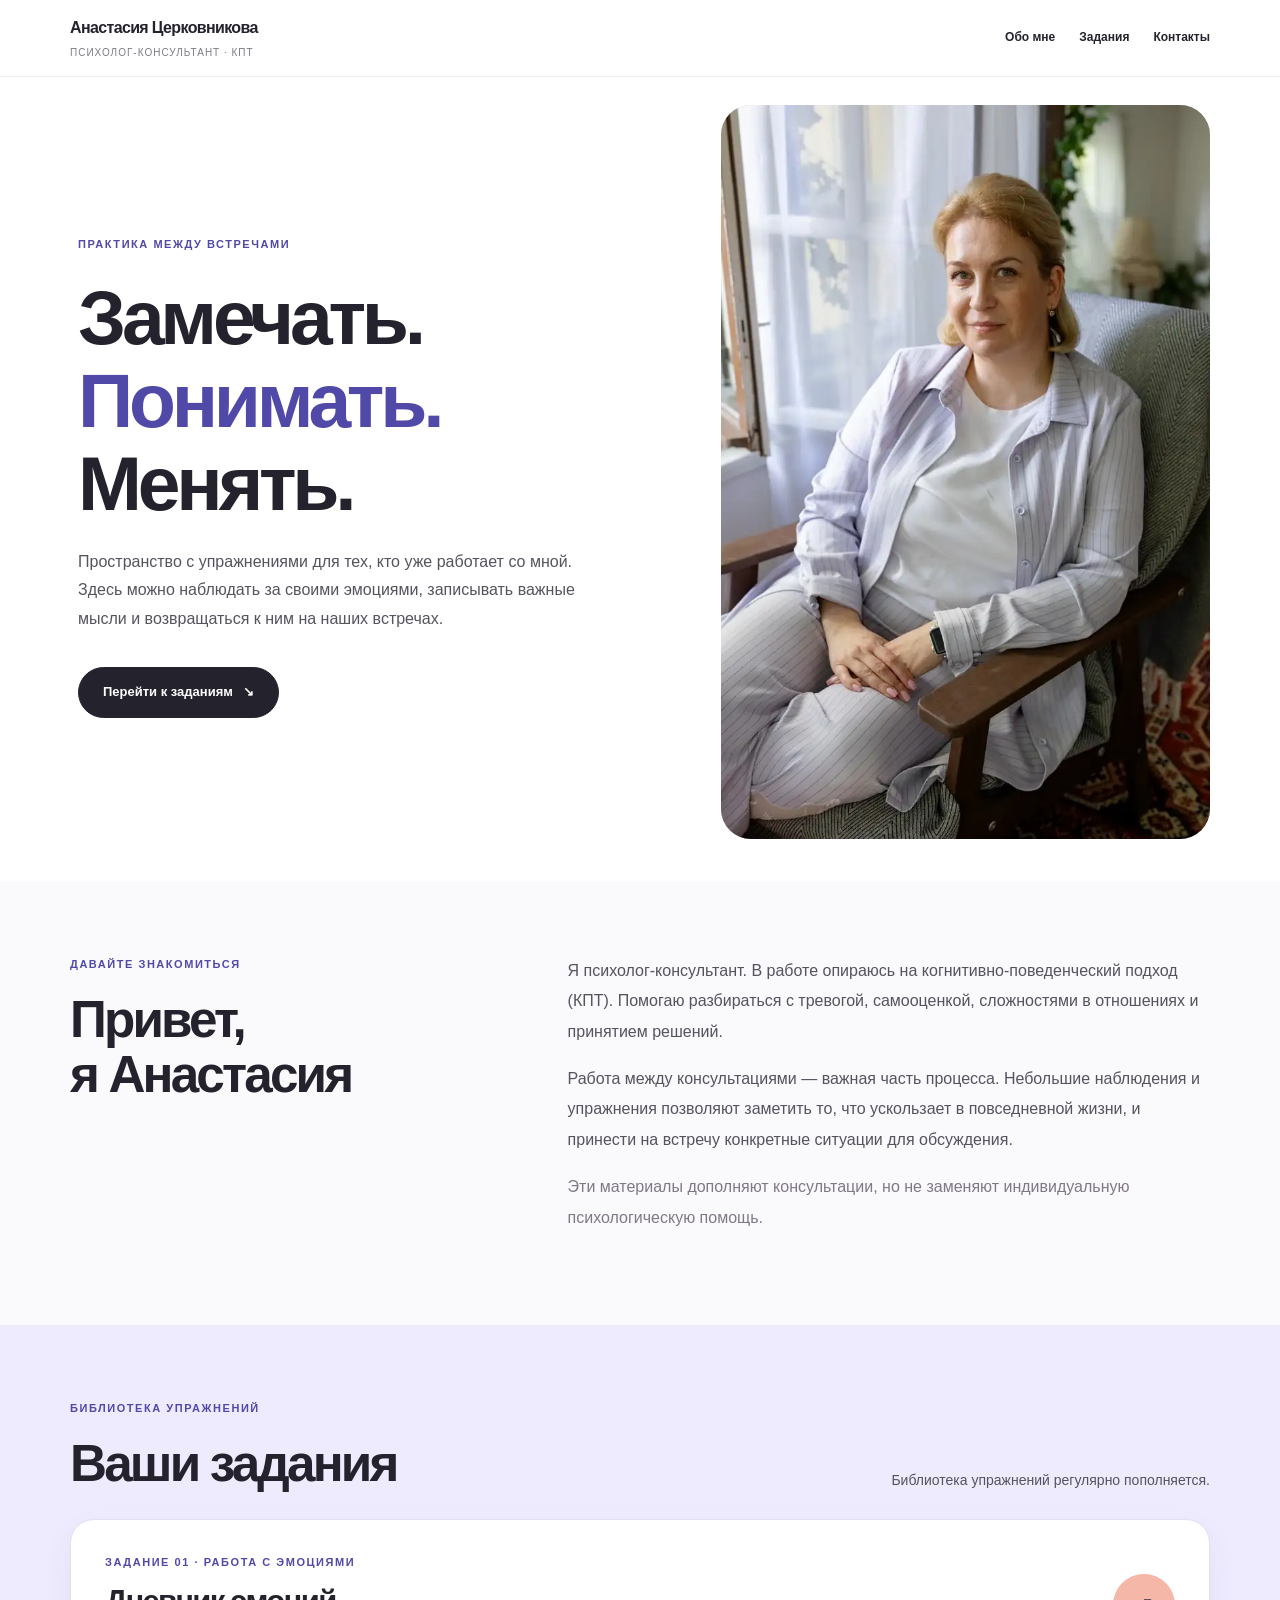
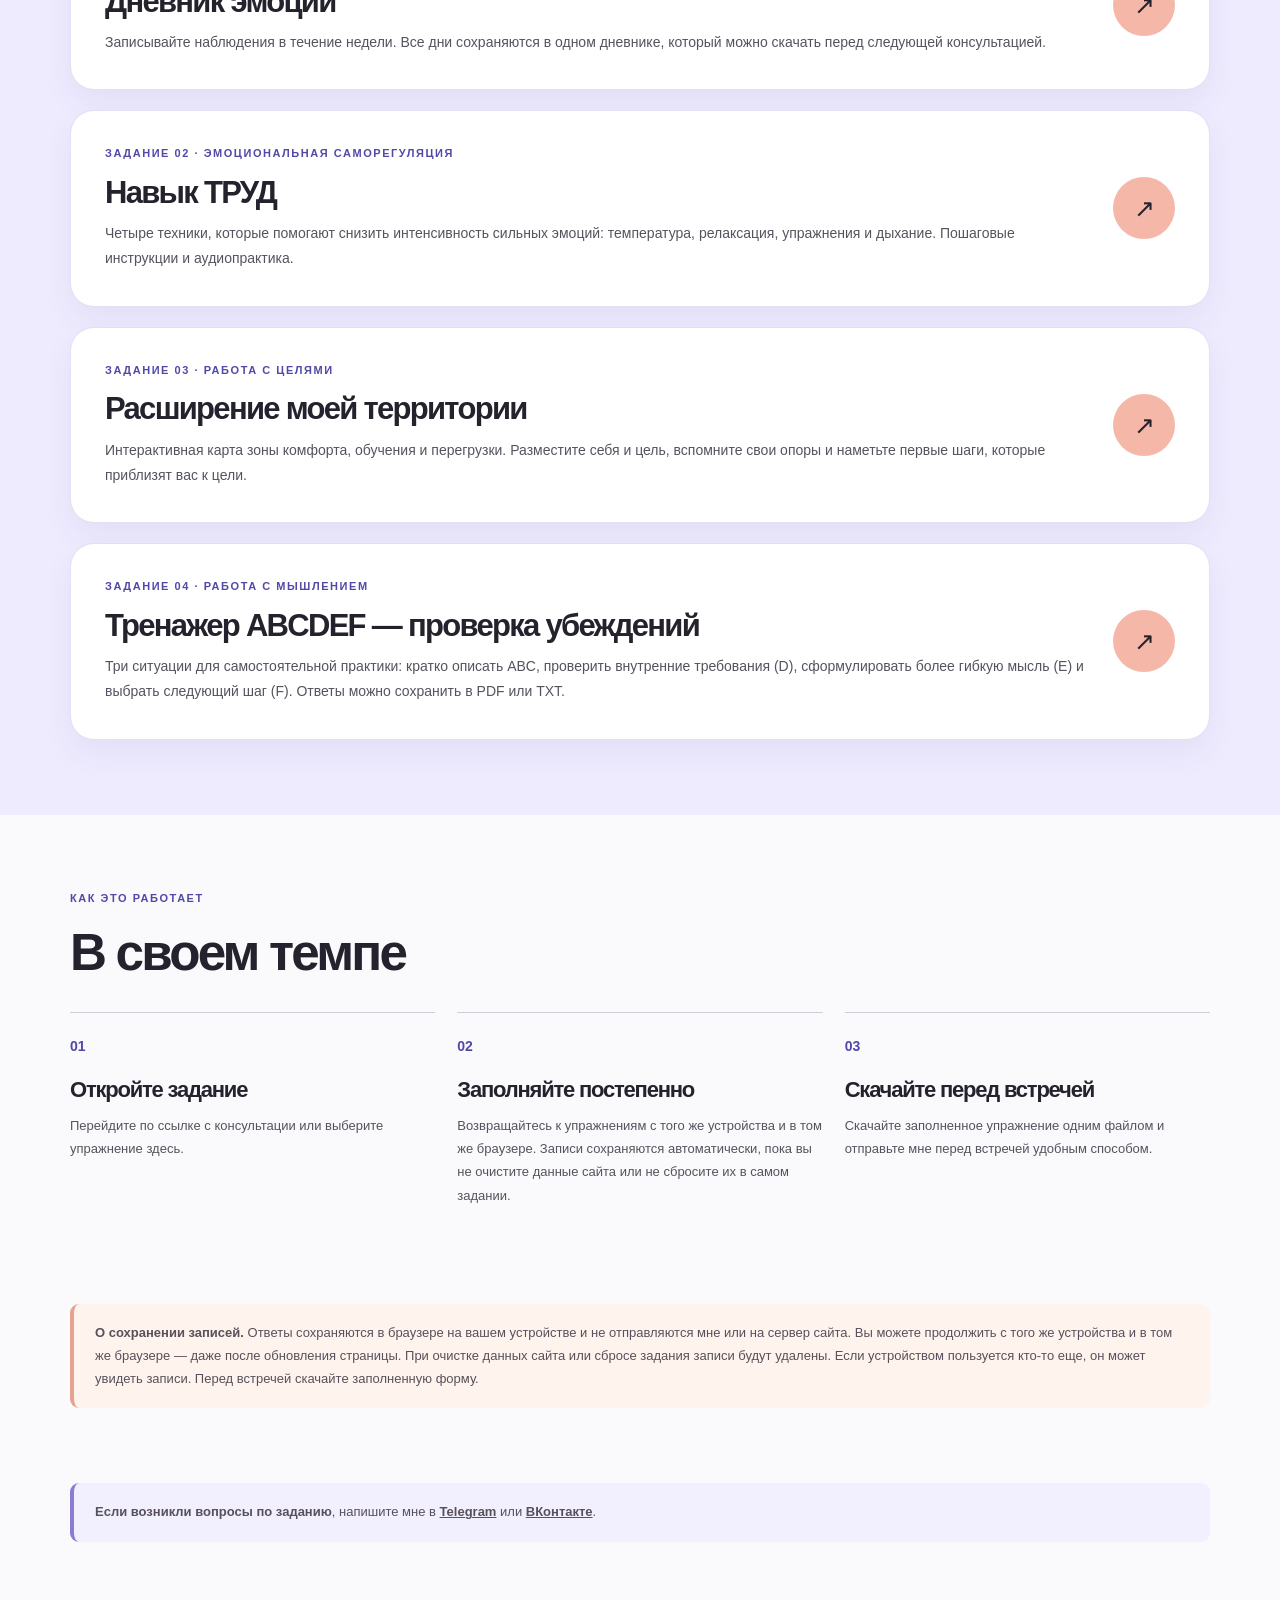
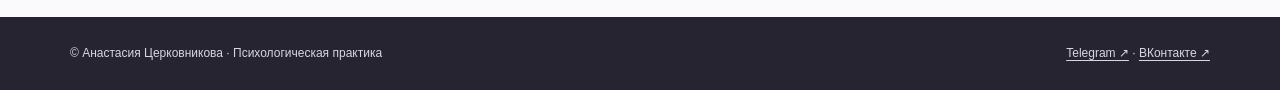
==== commit bddddd2c: "Link universal ABCDEF exercise from the practicum homepage" ====
--- a/index.html
+++ b/index.html
@@ -3,7 +3,7 @@
 <main>
 <section class="hero"><div class="container hero-grid"><div class="hero-copy"><div class="label">Практика между встречами</div><h1>Замечать.<br><span class="accent">Понимать.</span><br>Менять.</h1><p>Пространство с упражнениями для тех, кто уже работает со мной. Здесь можно наблюдать за своими эмоциями, записывать важные мысли и возвращаться к ним на наших встречах.</p><a href="#materials" class="btn">Перейти к заданиям <span aria-hidden="true">↘</span></a></div><div class="portrait"><img src="[data-uri]" alt="Анастасия Церковникова" style="object-position:center 12%"></div></div></section>
 <section class="section" id="about"><div class="container introgrid"><div><div class="label eyebrow">Давайте знакомиться</div><h2>Привет,<br>я Анастасия</h2></div><div><p>Я психолог-консультант. В работе опираюсь на когнитивно-поведенческий подход (КПТ). Помогаю разбираться с тревогой, самооценкой, сложностями в отношениях и принятием решений.</p><p>Работа между консультациями — важная часть процесса. Небольшие наблюдения и упражнения позволяют заметить то, что ускользает в повседневной жизни, и принести на встречу конкретные ситуации для обсуждения.</p><p class="small">Эти материалы дополняют консультации, но не заменяют индивидуальную психологическую помощь.</p></div></div></section>
-<section class="section materials" id="materials"><div class="container"><div class="materials-head"><div><div class="label eyebrow">Библиотека упражнений</div><h2>Ваши задания</h2></div><p>Библиотека упражнений регулярно пополняется.</p></div><article class="card"><div><div class="label">Задание 01 · Работа с эмоциями</div><h3>Дневник эмоций</h3><p>Записывайте наблюдения в течение недели. Все дни сохраняются в одном дневнике, который можно скачать перед следующей консультацией.</p></div><a class="circle" href="tasks/diary.html" aria-label="Открыть дневник эмоций">↗</a></article><article class="card" style="margin-top:20px"><div><div class="label">Задание 02 · Эмоциональная саморегуляция</div><h3>Навык ТРУД</h3><p>Четыре техники, которые помогают снизить интенсивность сильных эмоций: температура, релаксация, упражнения и дыхание. Пошаговые инструкции и аудиопрактика.</p></div><a class="circle" href="tasks/trud/index.html" aria-label="Открыть навык ТРУД">↗</a></article><article class="card" style="margin-top:20px"><div><div class="label">Задание 03 · Работа с целями</div><h3>Расширение моей территории</h3><p>Интерактивная карта зоны комфорта, обучения и перегрузки. Разместите себя и цель, вспомните свои опоры и наметьте первые шаги, которые приблизят вас к цели.</p></div><a class="circle" href="tasks/comfort-zone.html" aria-label="Открыть упражнение Расширение моей территории">↗</a></article></div></section>
+<section class="section materials" id="materials"><div class="container"><div class="materials-head"><div><div class="label eyebrow">Библиотека упражнений</div><h2>Ваши задания</h2></div><p>Библиотека упражнений регулярно пополняется.</p></div><article class="card"><div><div class="label">Задание 01 · Работа с эмоциями</div><h3>Дневник эмоций</h3><p>Записывайте наблюдения в течение недели. Все дни сохраняются в одном дневнике, который можно скачать перед следующей консультацией.</p></div><a class="circle" href="tasks/diary.html" aria-label="Открыть дневник эмоций">↗</a></article><article class="card" style="margin-top:20px"><div><div class="label">Задание 02 · Эмоциональная саморегуляция</div><h3>Навык ТРУД</h3><p>Четыре техники, которые помогают снизить интенсивность сильных эмоций: температура, релаксация, упражнения и дыхание. Пошаговые инструкции и аудиопрактика.</p></div><a class="circle" href="tasks/trud/index.html" aria-label="Открыть навык ТРУД">↗</a></article><article class="card" style="margin-top:20px"><div><div class="label">Задание 03 · Работа с целями</div><h3>Расширение моей территории</h3><p>Интерактивная карта зоны комфорта, обучения и перегрузки. Разместите себя и цель, вспомните свои опоры и наметьте первые шаги, которые приблизят вас к цели.</p></div><a class="circle" href="tasks/comfort-zone.html" aria-label="Открыть упражнение Расширение моей территории">↗</a></article><article class="card" style="margin-top:20px"><div><div class="label">Задание 04 · Работа с мышлением</div><h3>Тренажер ABCDEF — проверка убеждений</h3><p>Три ситуации для самостоятельной практики: кратко описать ABC, проверить внутренние требования (D), сформулировать более гибкую мысль (E) и выбрать следующий шаг (F). Ответы можно сохранить в PDF или TXT.</p></div><a class="circle" href="tasks/abc-def.html" aria-label="Открыть тренажер ABCDEF">↗</a></article></div></section>
 <section class="section"><div class="container"><div class="label eyebrow">Как это работает</div><h2>В своем темпе</h2><div class="guide"><article><b>01</b><h3>Откройте задание</h3><p>Перейдите по ссылке с консультации или выберите упражнение здесь.</p></article><article><b>02</b><h3>Заполняйте постепенно</h3><p>Возвращайтесь к упражнениям с того же устройства и в том же браузере. Записи сохраняются автоматически, пока вы не очистите данные сайта или не сбросите их в самом задании.</p></article><article><b>03</b><h3>Скачайте перед встречей</h3><p>Скачайте заполненное упражнение одним файлом и отправьте мне перед встречей удобным способом.</p></article></div></div></section>
 <section class="section" style="padding-top:0"><div class="container"><p class="notice"><strong>О сохранении записей.</strong> Ответы сохраняются в браузере на вашем устройстве и не отправляются мне или на сервер сайта. Вы можете продолжить с того же устройства и в том же браузере — даже после обновления страницы. При очистке данных сайта или сбросе задания записи будут удалены. Если устройством пользуется кто-то еще, он может увидеть записи. Перед встречей скачайте заполненную форму.</p></div></section>
 <section class="section" id="contact" style="padding-top:0"><div class="container"><p class="notice" style="background:#f2f0ff;border-left-color:#8d7bd3"><strong>Если возникли вопросы по заданию</strong>, напишите мне в <a href="https://t.me/tser_a" target="_blank" rel="noopener" style="font-weight:700;text-decoration:underline">Telegram</a> или <a href="https://vk.com/id588880" target="_blank" rel="noopener" style="font-weight:700;text-decoration:underline">ВКонтакте</a>.</p></div></section>
